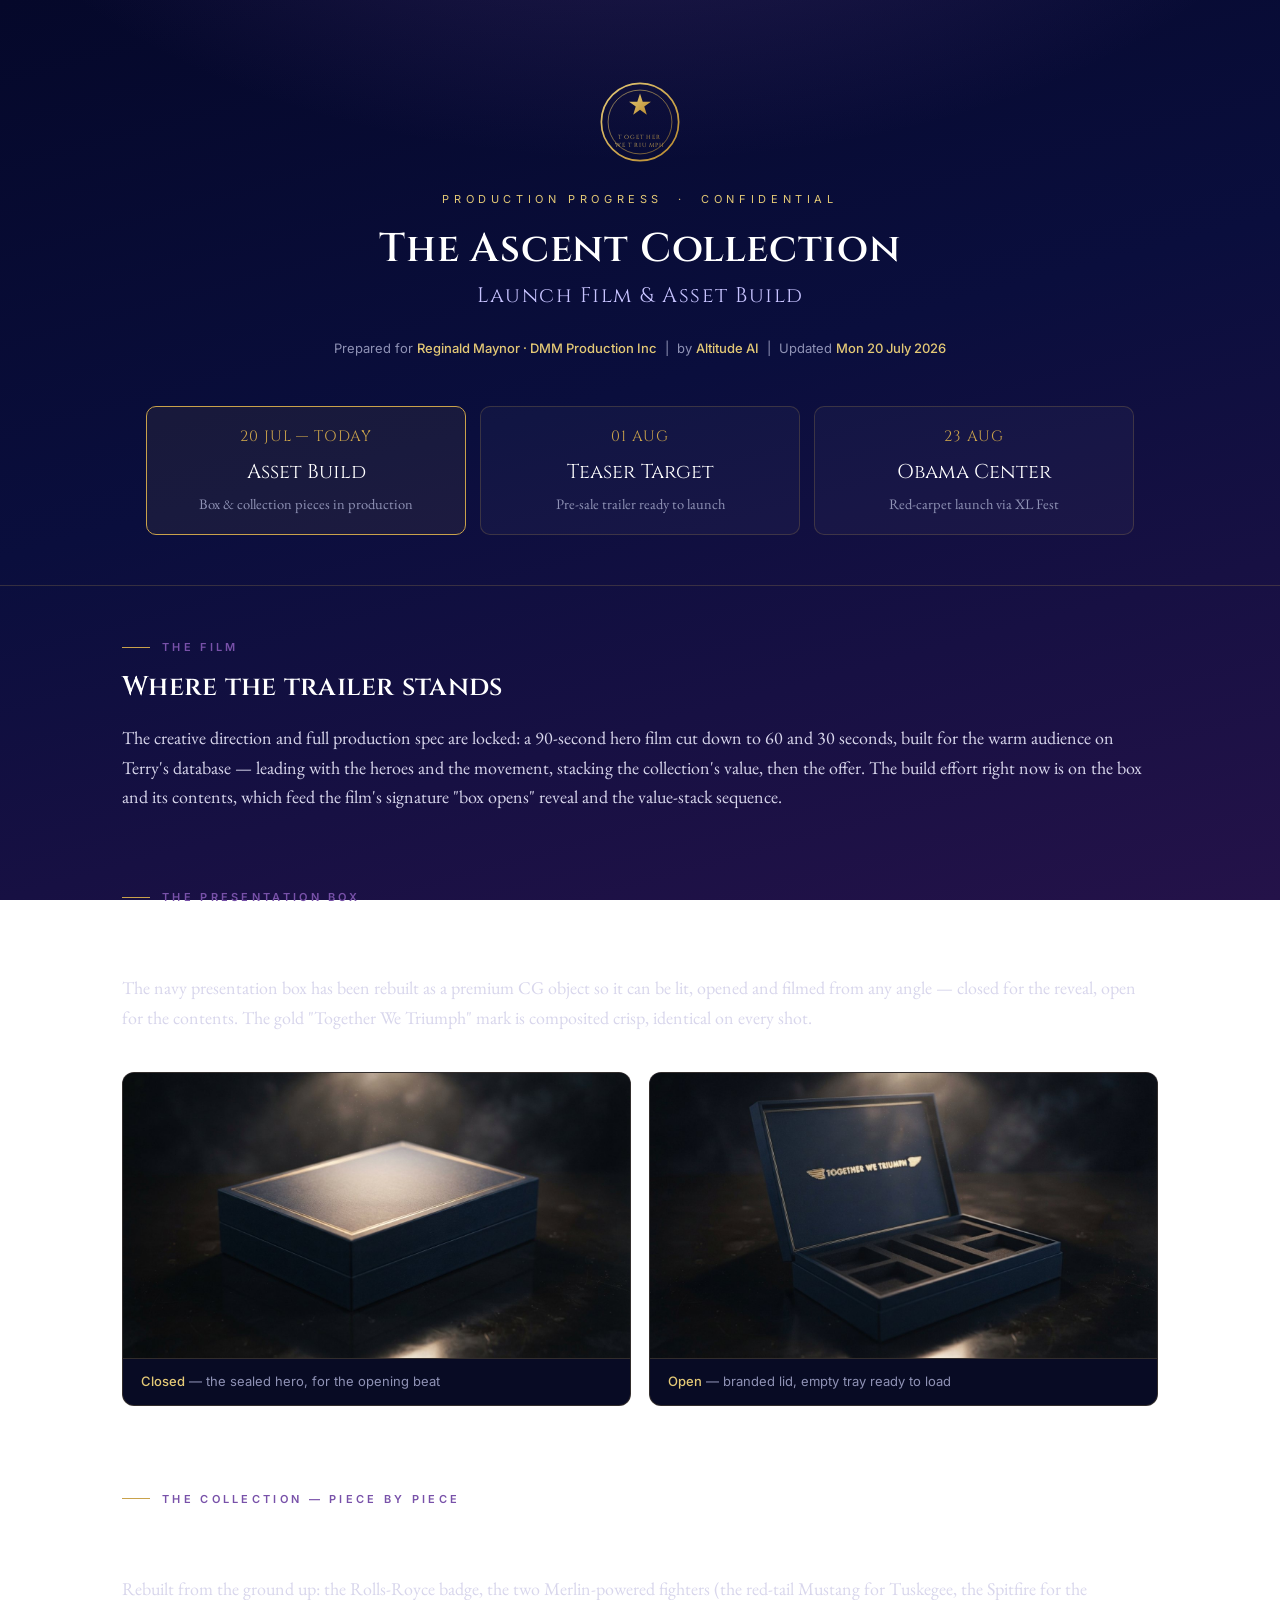
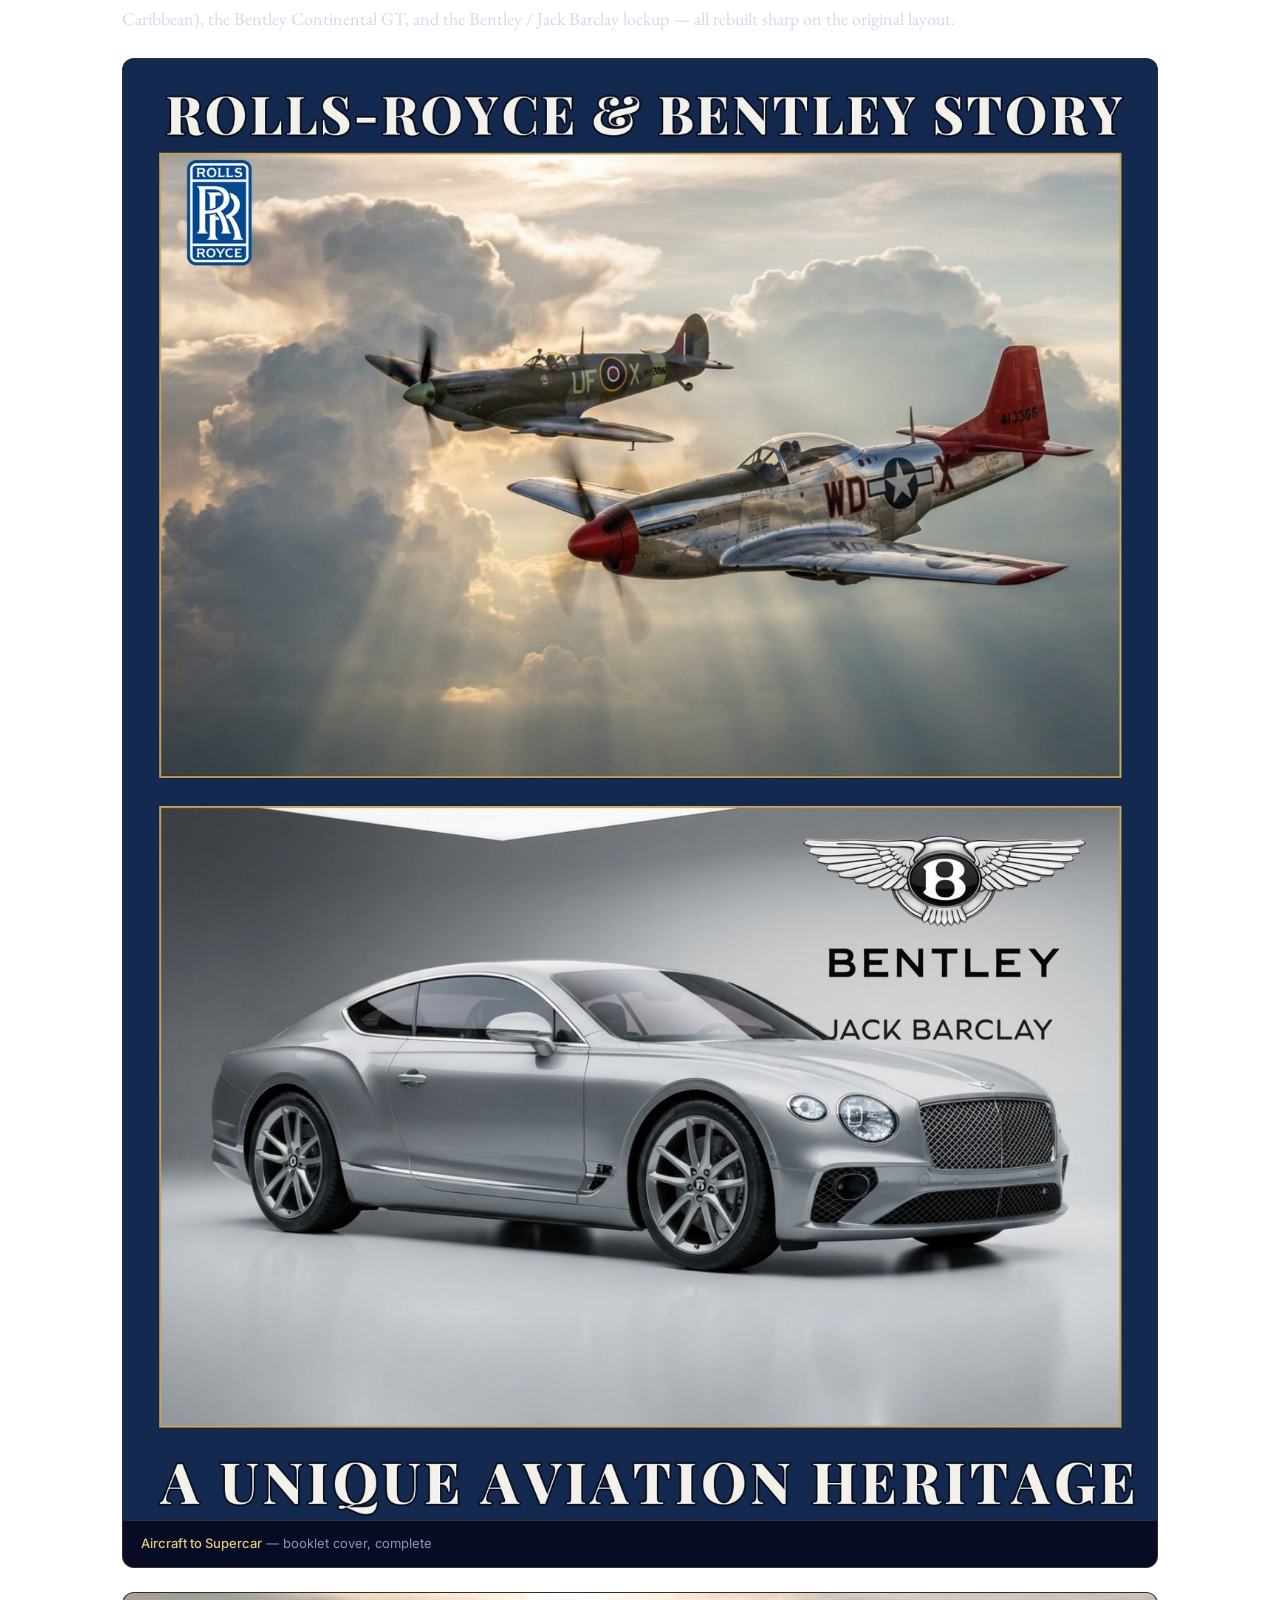
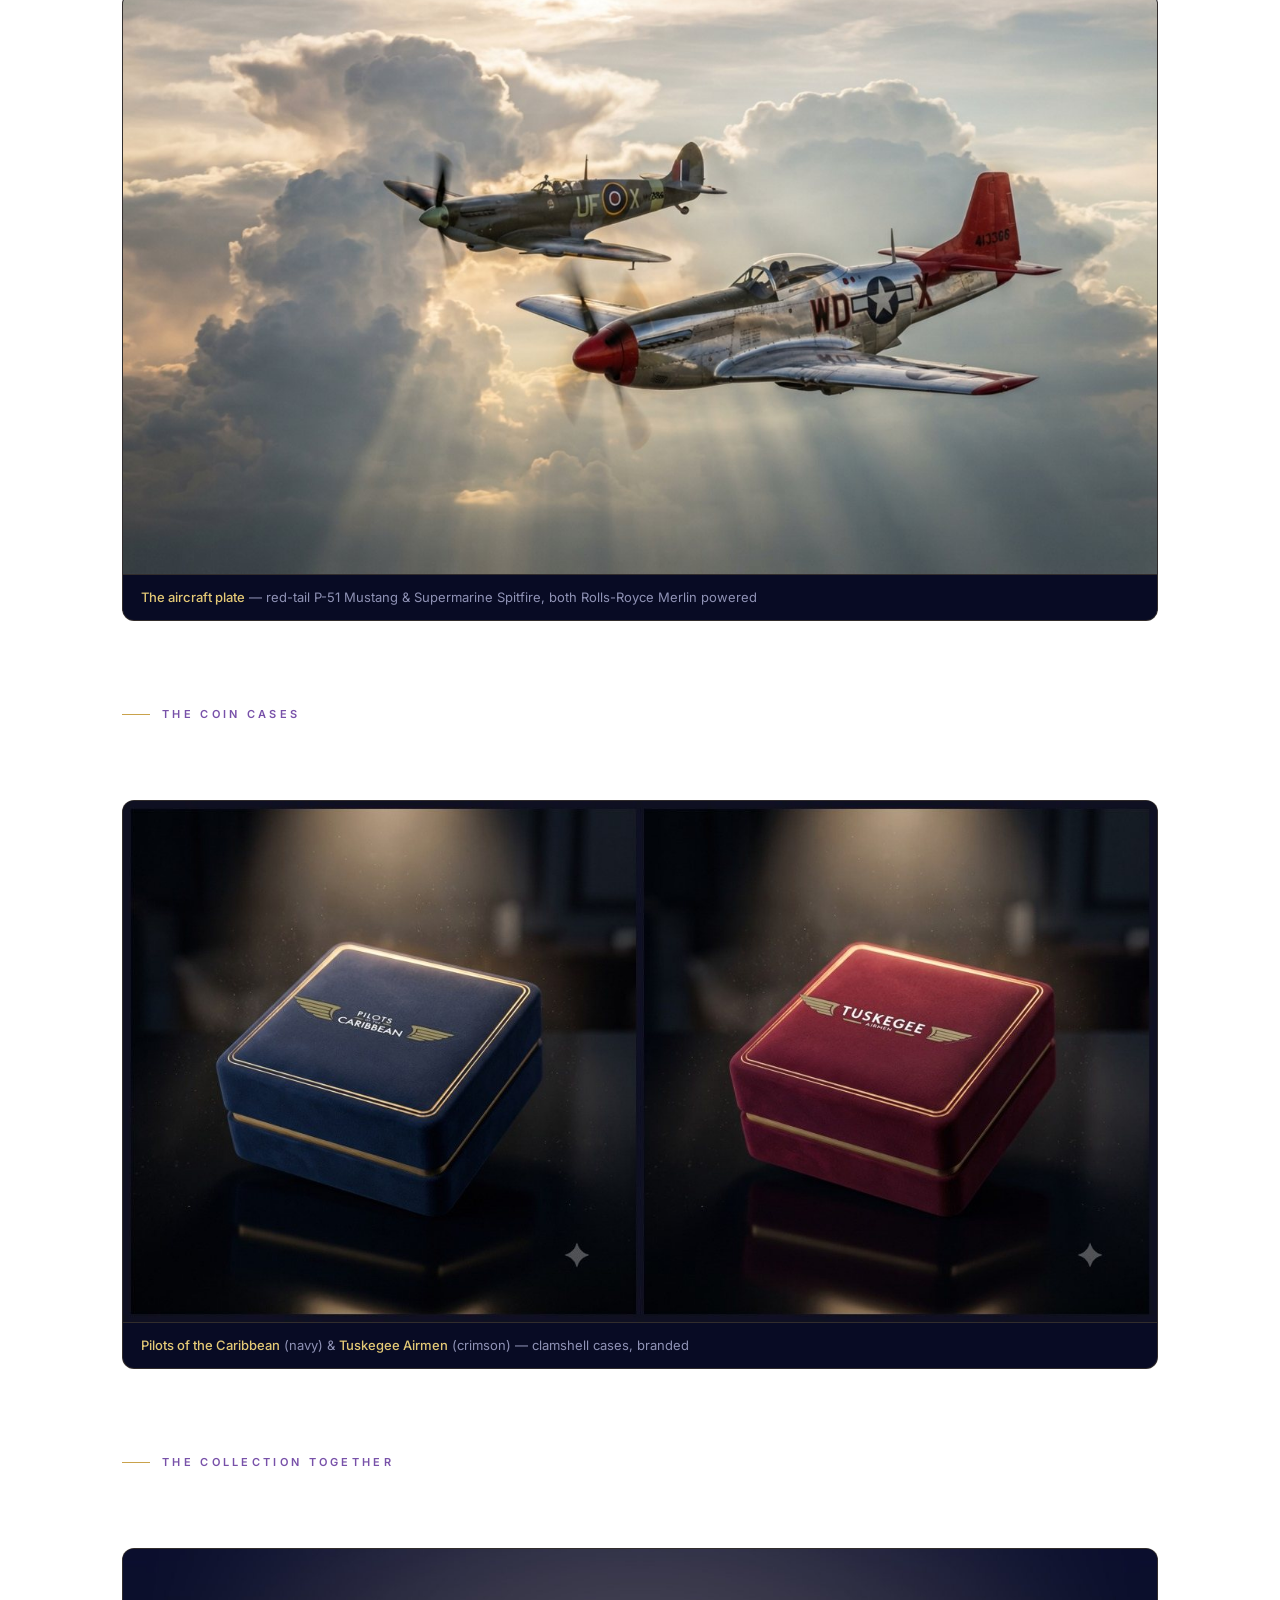
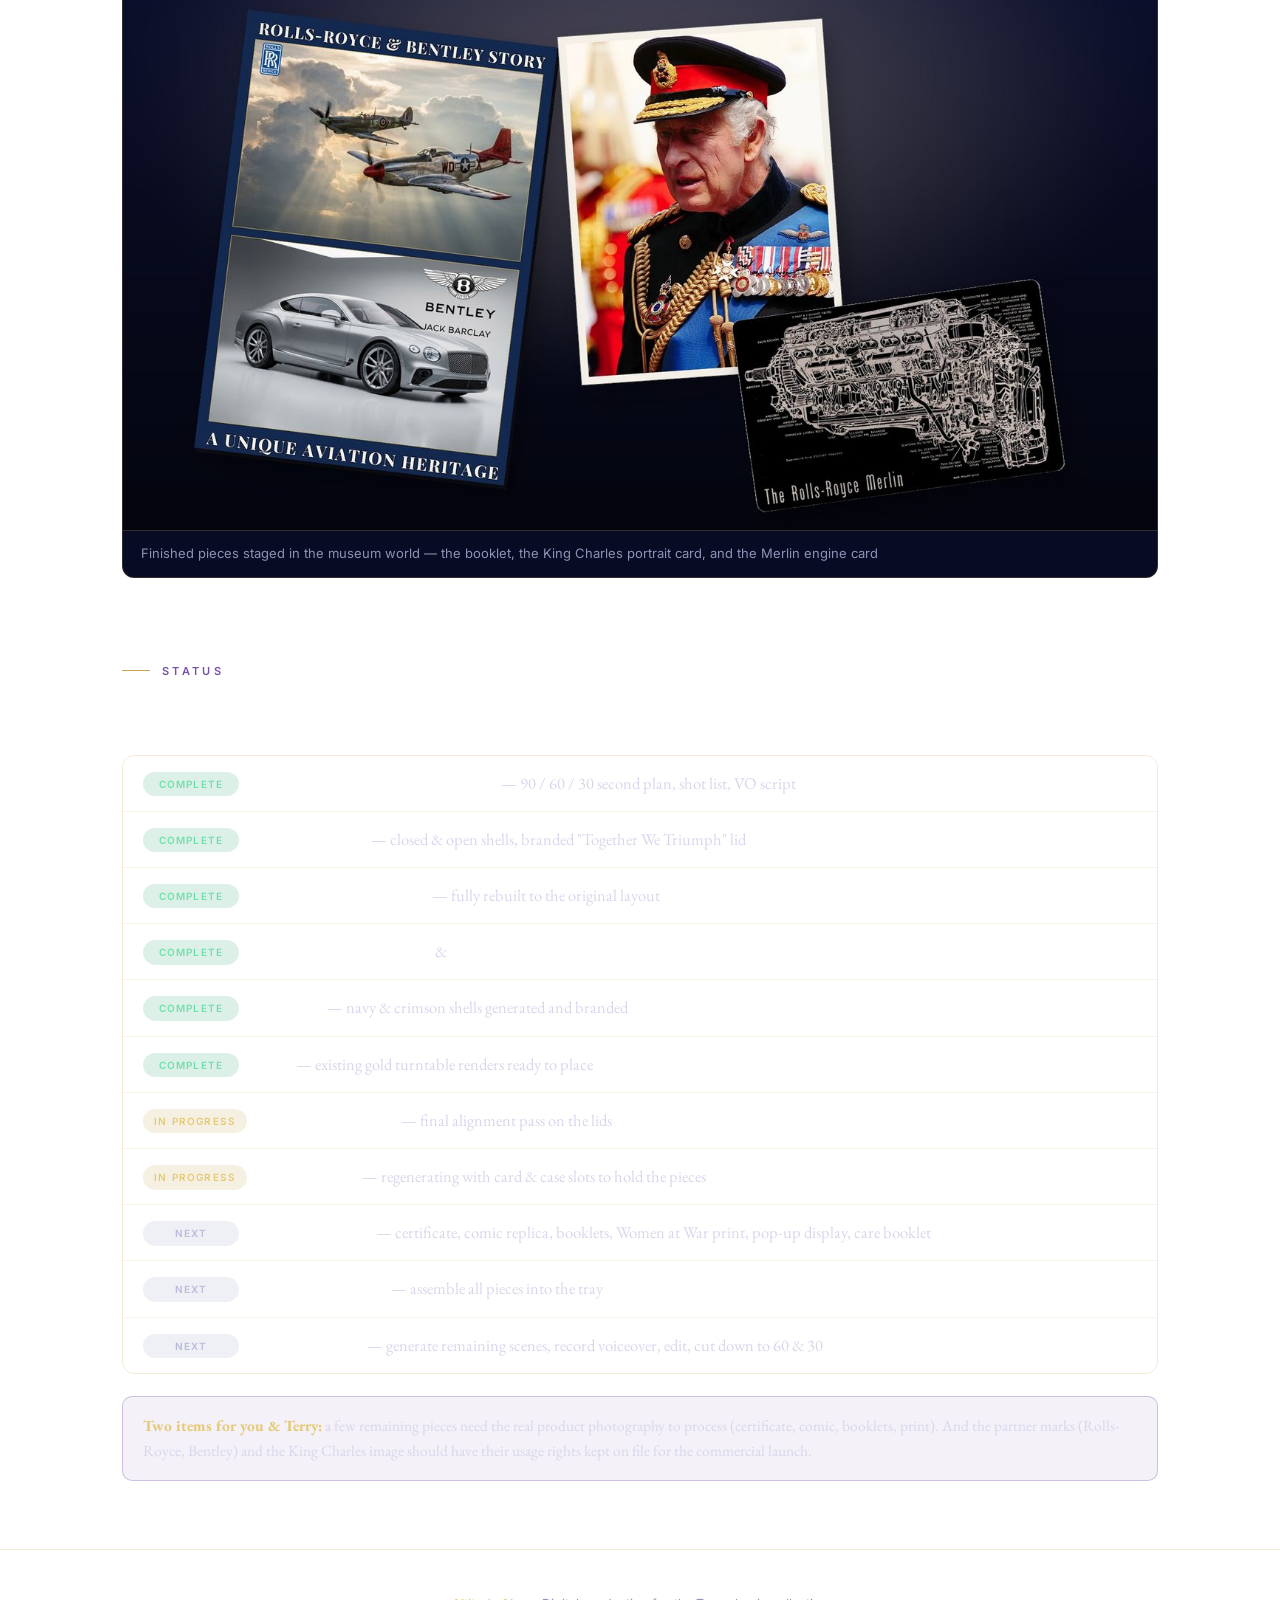
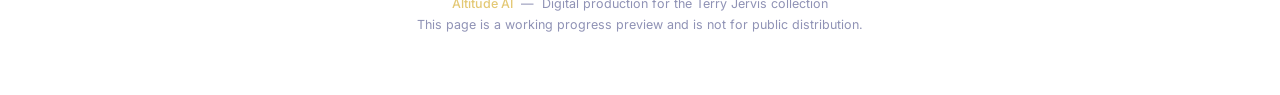
==== index.html @ 15dd95d7 "Ascent Collection progress site" ====
<!DOCTYPE html>
<html lang="en-GB">
<head>
<meta charset="UTF-8">
<meta name="viewport" content="width=device-width, initial-scale=1.0">
<meta name="robots" content="noindex, nofollow">
<title>The Ascent Collection — Production Progress</title>
<link rel="preconnect" href="https://fonts.googleapis.com">
<link rel="preconnect" href="https://fonts.gstatic.com" crossorigin>
<link href="https://fonts.googleapis.com/css2?family=Cinzel:wght@400;500;600;700&family=EB+Garamond:ital,wght@0,400;0,500;0,600;1,400&family=Inter:wght@400;500;600&display=swap" rel="stylesheet">
<style>
  :root{
    --royal:#02066F; --purple:#7851A9; --ink:#0a0e3d;
    --gold:#C9A24B; --gold-lt:#E4C976; --paper:#0c1030;
    --line:rgba(201,162,75,.22); --body:#d8d6ec; --muted:#8f92b5;
  }
  *{box-sizing:border-box;}
  body{margin:0;font-family:"EB Garamond",Georgia,serif;font-size:18px;line-height:1.65;color:var(--body);
    background:radial-gradient(1200px 700px at 50% -260px,rgba(120,81,169,.35),transparent 60%),
      linear-gradient(165deg,#05082a 0%,#0a0e3d 45%,#241249 100%);
    background-attachment:fixed;}
  .wrap{max-width:1080px;margin:0 auto;padding:0 22px;}

  /* hero */
  header.hero{text-align:center;padding:80px 22px 40px;border-bottom:1px solid var(--line);}
  .seal{width:84px;height:84px;margin:0 auto 26px;display:block;}
  .eyebrow{font-family:"Inter",sans-serif;font-size:11px;letter-spacing:.42em;text-transform:uppercase;color:var(--gold-lt);margin:0 0 18px;}
  h1{font-family:"Cinzel",serif;font-weight:600;font-size:40px;line-height:1.15;margin:0;letter-spacing:.02em;color:#fff;}
  h1 .sub{display:block;font-weight:400;font-size:21px;color:#c7c3ff;margin-top:12px;letter-spacing:.08em;}
  .meta{margin-top:30px;font-family:"Inter",sans-serif;font-size:13px;color:var(--muted);}
  .meta b{color:var(--gold-lt);font-weight:500;}

  /* timeline */
  .timeline{display:flex;gap:14px;justify-content:center;flex-wrap:wrap;margin:46px 0 10px;}
  .tl{flex:1;min-width:210px;max-width:320px;background:rgba(255,255,255,.03);border:1px solid var(--line);
    border-radius:10px;padding:18px 20px;text-align:center;}
  .tl .d{font-family:"Cinzel",serif;color:var(--gold);font-size:15px;letter-spacing:.06em;}
  .tl .t{font-family:"Cinzel",serif;font-size:20px;color:#fff;margin:6px 0 4px;}
  .tl .n{font-size:14.5px;color:var(--muted);}
  .tl.now{border-color:var(--gold);background:rgba(201,162,75,.08);}

  section{padding:52px 0 8px;}
  .kicker{font-family:"Inter",sans-serif;font-size:11px;letter-spacing:.3em;text-transform:uppercase;color:var(--purple);font-weight:600;
    display:flex;align-items:center;gap:12px;margin:0 0 8px;}
  .kicker::before{content:"";width:28px;height:1px;background:var(--gold);}
  h2{font-family:"Cinzel",serif;font-weight:600;font-size:27px;color:#fff;margin:0 0 14px;letter-spacing:.01em;}
  p{margin:0 0 16px;}
  .muted{color:var(--muted);}

  /* figures */
  figure{margin:24px 0;border:1px solid var(--line);border-radius:12px;overflow:hidden;background:#080b24;}
  figure img{display:block;width:100%;height:auto;}
  figcaption{font-family:"Inter",sans-serif;font-size:13px;color:var(--muted);padding:12px 18px;border-top:1px solid var(--line);}
  figcaption b{color:var(--gold-lt);font-weight:500;}
  .two{display:grid;grid-template-columns:1fr 1fr;gap:18px;}
  @media(max-width:720px){.two{grid-template-columns:1fr;}}

  /* status */
  .status{margin:22px 0;border:1px solid var(--line);border-radius:12px;overflow:hidden;}
  .status .row{display:flex;align-items:flex-start;gap:14px;padding:14px 20px;border-bottom:1px solid rgba(201,162,75,.12);font-size:16.5px;}
  .status .row:last-child{border-bottom:none;}
  .badge{flex:none;font-family:"Inter",sans-serif;font-size:10px;letter-spacing:.12em;text-transform:uppercase;font-weight:600;
    padding:4px 11px;border-radius:20px;margin-top:2px;min-width:96px;text-align:center;}
  .done{background:rgba(46,160,110,.16);color:#6fe0ad;}
  .prog{background:rgba(201,162,75,.16);color:var(--gold-lt);}
  .todo{background:rgba(140,146,181,.14);color:#b8bbdc;}
  .status .row b{color:#fff;font-weight:600;}

  .note{background:rgba(120,81,169,.08);border:1px solid rgba(120,81,169,.3);border-radius:10px;padding:16px 20px;margin:20px 0;font-size:15.5px;}
  .note b{color:var(--gold-lt);}

  footer{text-align:center;padding:44px 22px 60px;margin-top:40px;border-top:1px solid var(--line);
    font-family:"Inter",sans-serif;font-size:12.5px;color:var(--muted);}
  footer b{color:var(--gold-lt);font-weight:500;}
</style>
</head>
<body>

<header class="hero">
  <svg class="seal" viewBox="0 0 100 100" aria-hidden="true">
    <defs><linearGradient id="g" x1="0" y1="0" x2="1" y2="1"><stop offset="0" stop-color="#E4C976"/><stop offset="1" stop-color="#B98A2E"/></linearGradient></defs>
    <circle cx="50" cy="50" r="46" fill="none" stroke="url(#g)" stroke-width="2"/>
    <circle cx="50" cy="50" r="38" fill="none" stroke="url(#g)" stroke-width="1" opacity=".7"/>
    <path d="M50 16l3.2 9.8H63l-7.9 5.8 3 9.8L50 35.4l-8.1 6 3-9.8-7.9-5.8h9.8z" fill="url(#g)"/>
    <text x="50" y="70" text-anchor="middle" fill="url(#g)" font-family="Cinzel,serif" font-size="7" letter-spacing="1.5">TOGETHER</text>
    <text x="50" y="80" text-anchor="middle" fill="url(#g)" font-family="Cinzel,serif" font-size="7" letter-spacing="1.5">WE TRIUMPH</text>
  </svg>
  <p class="eyebrow">Production Progress &nbsp;·&nbsp; Confidential</p>
  <h1>The Ascent Collection<span class="sub">Launch Film &amp; Asset Build</span></h1>
  <div class="meta">Prepared for <b>Reginald Maynor · DMM Production Inc</b> &nbsp;|&nbsp; by <b>Altitude AI</b> &nbsp;|&nbsp; Updated <b>Mon 20 July 2026</b></div>

  <div class="wrap">
    <div class="timeline">
      <div class="tl now"><div class="d">20 JUL — TODAY</div><div class="t">Asset Build</div><div class="n">Box &amp; collection pieces in production</div></div>
      <div class="tl"><div class="d">01 AUG</div><div class="t">Teaser Target</div><div class="n">Pre-sale trailer ready to launch</div></div>
      <div class="tl"><div class="d">23 AUG</div><div class="t">Obama Center</div><div class="n">Red-carpet launch via XL Fest</div></div>
    </div>
  </div>
</header>

<div class="wrap">

  <section>
    <p class="kicker">The Film</p>
    <h2>Where the trailer stands</h2>
    <p>The creative direction and full production spec are locked: a 90-second hero film cut down to 60 and 30 seconds, built for the warm audience on Terry's database — leading with the heroes and the movement, stacking the collection's value, then the offer. The build effort right now is on the box and its contents, which feed the film's signature "box opens" reveal and the value-stack sequence.</p>
  </section>

  <section>
    <p class="kicker">The Presentation Box</p>
    <h2>Rebuilt as a clean digital hero</h2>
    <p>The navy presentation box has been rebuilt as a premium CG object so it can be lit, opened and filmed from any angle — closed for the reveal, open for the contents. The gold "Together We Triumph" mark is composited crisp, identical on every shot.</p>
    <div class="two">
      <figure><img src="assets/box-closed.jpg" alt="Closed presentation box"><figcaption><b>Closed</b> — the sealed hero, for the opening beat</figcaption></figure>
      <figure><img src="assets/box-open.jpg" alt="Open presentation box with branded lid"><figcaption><b>Open</b> — branded lid, empty tray ready to load</figcaption></figure>
    </div>
  </section>

  <section>
    <p class="kicker">The Collection — Piece by Piece</p>
    <h2>The Aircraft &amp; Supercar cover</h2>
    <p>Rebuilt from the ground up: the Rolls-Royce badge, the two Merlin-powered fighters (the red-tail Mustang for Tuskegee, the Spitfire for the Caribbean), the Bentley Continental GT, and the Bentley / Jack Barclay lockup — all rebuilt sharp on the original layout.</p>
    <figure><img src="assets/cover.jpg" alt="Aircraft to Supercar booklet cover"><figcaption><b>Aircraft to Supercar</b> — booklet cover, complete</figcaption></figure>
    <figure><img src="assets/aircraft.jpg" alt="Two WWII fighter aircraft"><figcaption><b>The aircraft plate</b> — red-tail P-51 Mustang &amp; Supermarine Spitfire, both Rolls-Royce Merlin powered</figcaption></figure>
  </section>

  <section>
    <p class="kicker">The Coin Cases</p>
    <h2>Matched navy &amp; crimson pair</h2>
    <figure><img src="assets/cases.jpg" alt="Blue and red branded coin cases"><figcaption><b>Pilots of the Caribbean</b> (navy) &amp; <b>Tuskegee Airmen</b> (crimson) — clamshell cases, branded</figcaption></figure>
  </section>

  <section>
    <p class="kicker">The Collection Together</p>
    <h2>The museum taking shape</h2>
    <figure><img src="assets/collection.jpg" alt="Collection pieces arranged"><figcaption>Finished pieces staged in the museum world — the booklet, the King Charles portrait card, and the Merlin engine card</figcaption></figure>
  </section>

  <section>
    <p class="kicker">Status</p>
    <h2>What's done, in progress, and next</h2>
    <div class="status">
      <div class="row"><span class="badge done">Complete</span><div><b>Film concept &amp; full production spec</b> — 90 / 60 / 30 second plan, shot list, VO script</div></div>
      <div class="row"><span class="badge done">Complete</span><div><b>Presentation box</b> — closed &amp; open shells, branded "Together We Triumph" lid</div></div>
      <div class="row"><span class="badge done">Complete</span><div><b>Aircraft to Supercar cover</b> — fully rebuilt to the original layout</div></div>
      <div class="row"><span class="badge done">Complete</span><div><b>King Charles portrait card</b> &amp; <b>Merlin engine card</b></div></div>
      <div class="row"><span class="badge done">Complete</span><div><b>Coin cases</b> — navy &amp; crimson shells generated and branded</div></div>
      <div class="row"><span class="badge done">Complete</span><div><b>Coins</b> — existing gold turntable renders ready to place</div></div>
      <div class="row"><span class="badge prog">In progress</span><div><b>Case logo placement</b> — final alignment pass on the lids</div></div>
      <div class="row"><span class="badge prog">In progress</span><div><b>Open box tray</b> — regenerating with card &amp; case slots to hold the pieces</div></div>
      <div class="row"><span class="badge todo">Next</span><div><b>Remaining pieces</b> — certificate, comic replica, booklets, Women at War print, pop-up display, care booklet</div></div>
      <div class="row"><span class="badge todo">Next</span><div><b>Loaded box interior</b> — assemble all pieces into the tray</div></div>
      <div class="row"><span class="badge todo">Next</span><div><b>Film production</b> — generate remaining scenes, record voiceover, edit, cut down to 60 &amp; 30</div></div>
    </div>

    <div class="note">
      <b>Two items for you &amp; Terry:</b> a few remaining pieces need the real product photography to process (certificate, comic, booklets, print). And the partner marks (Rolls-Royce, Bentley) and the King Charles image should have their usage rights kept on file for the commercial launch.
    </div>
  </section>

</div>

<footer>
  <b>Altitude AI</b> &nbsp;—&nbsp; Digital production for the Terry Jervis collection<br>
  This page is a working progress preview and is not for public distribution.
</footer>

</body>
</html>
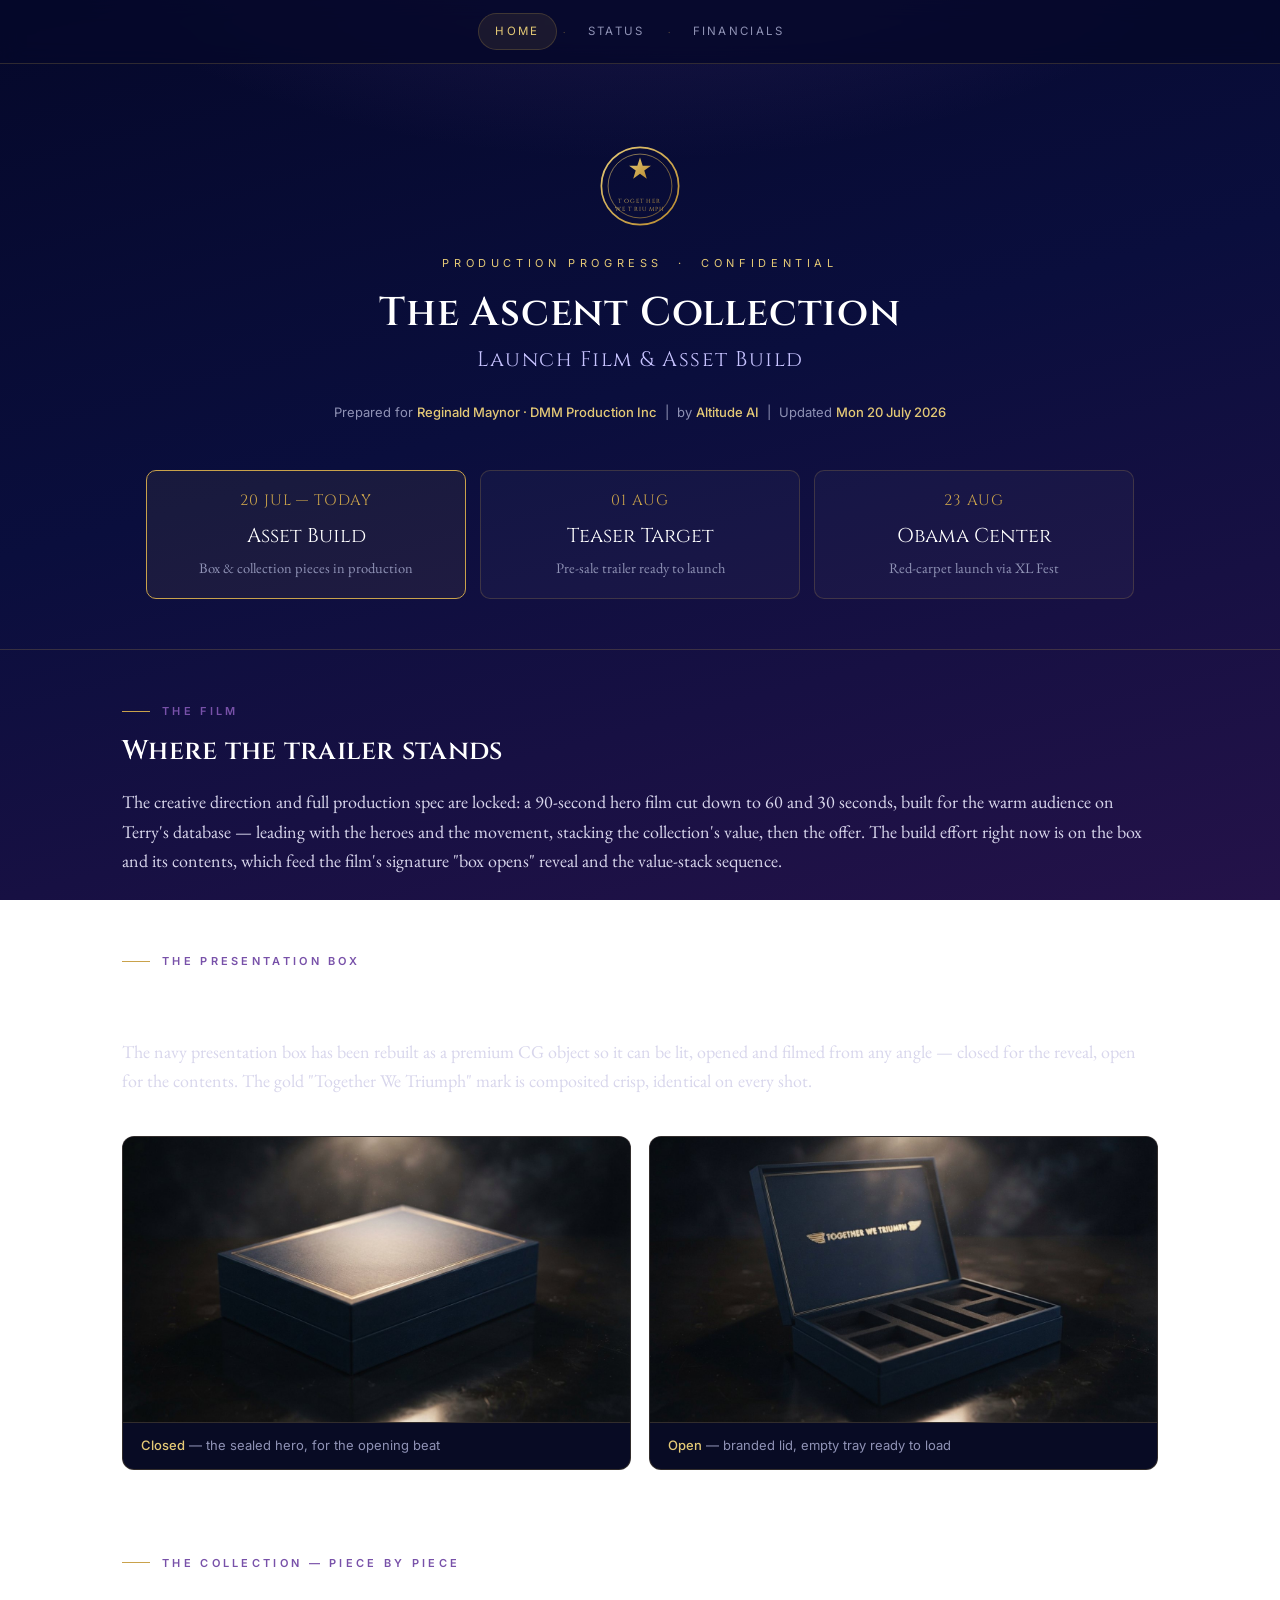
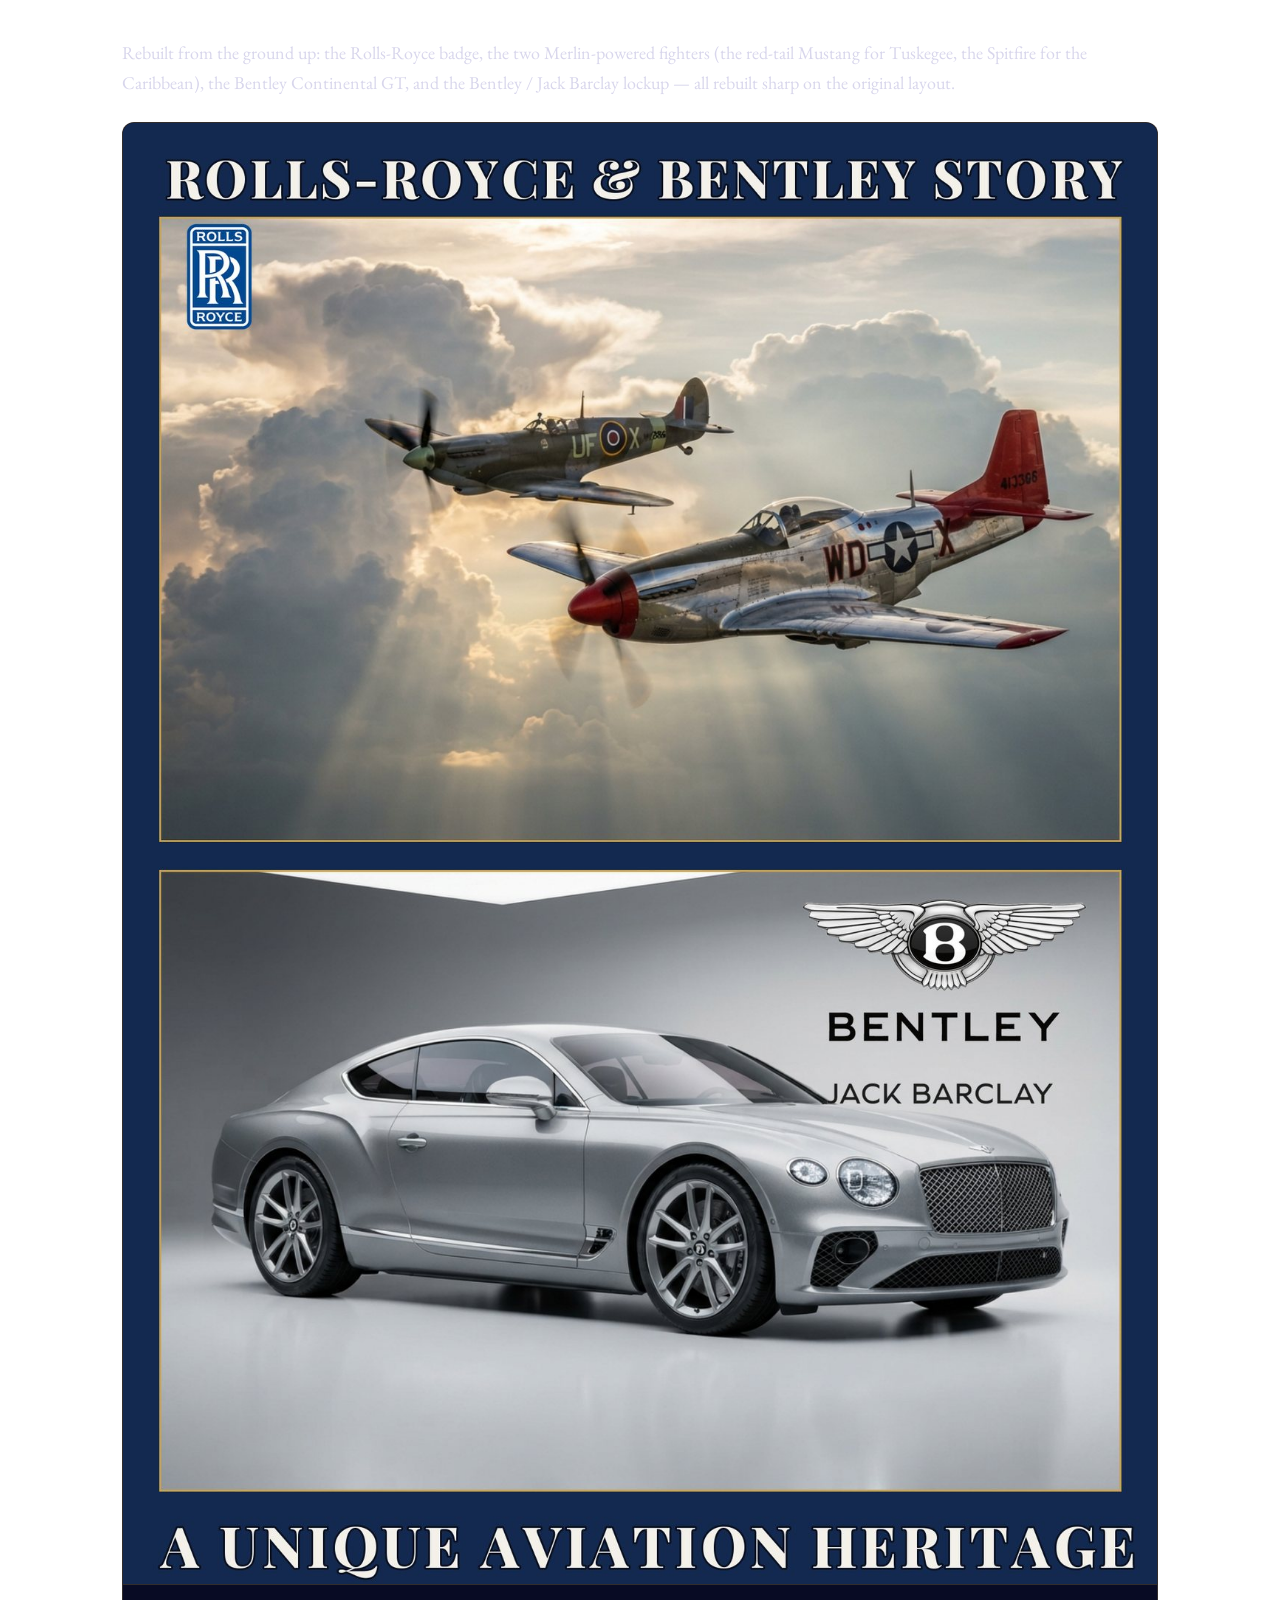
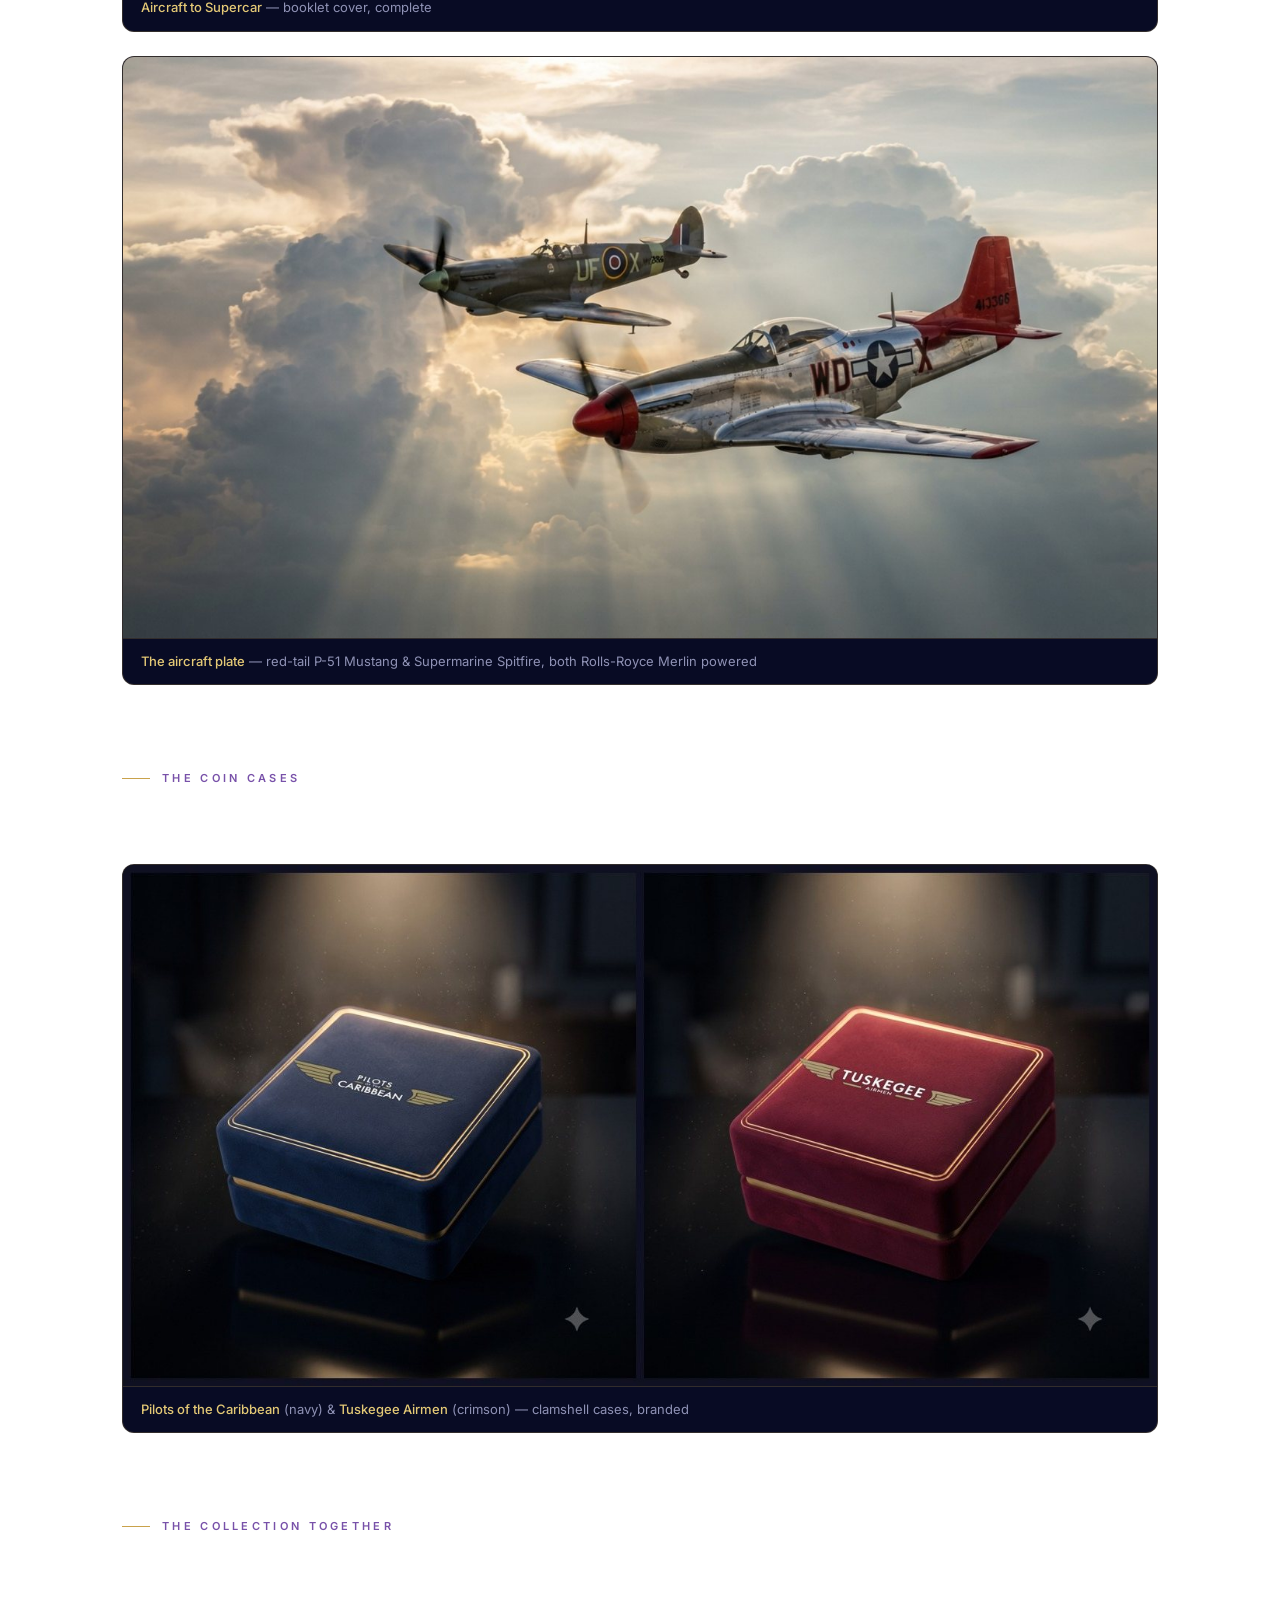
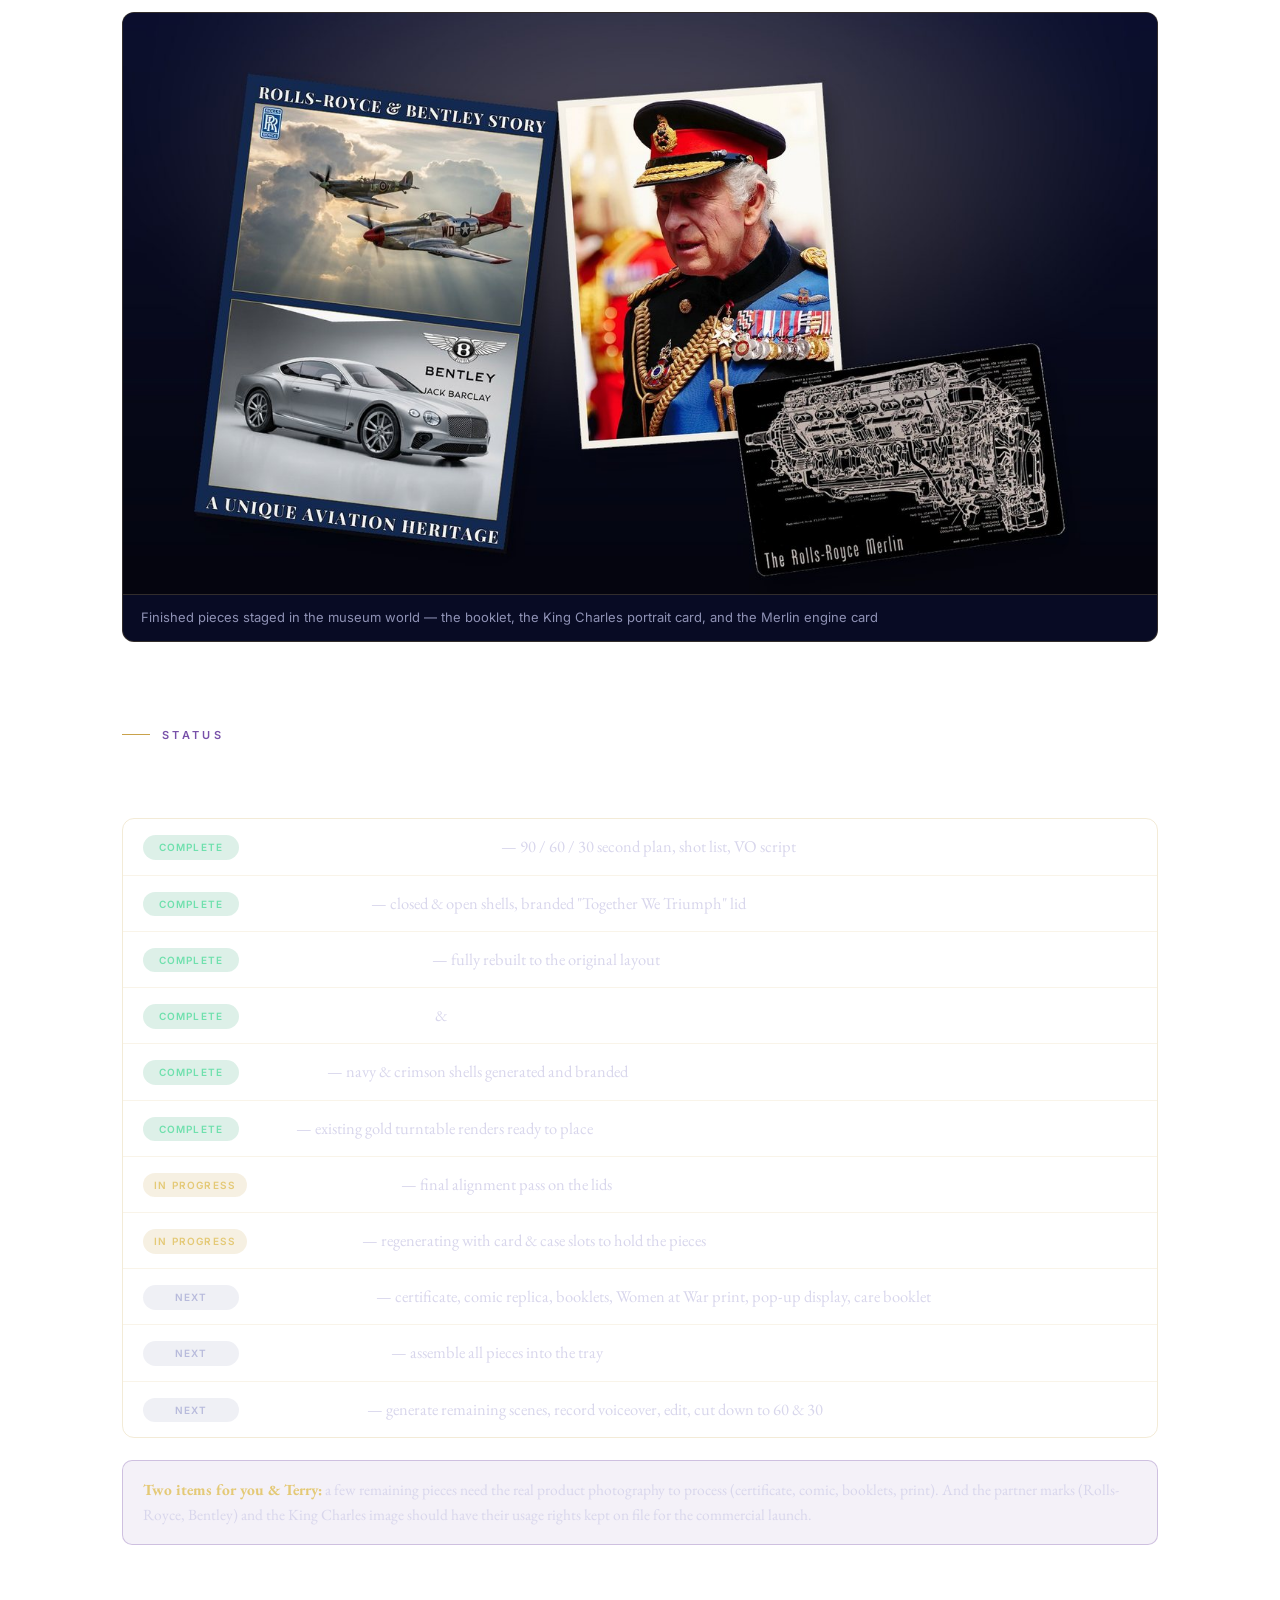
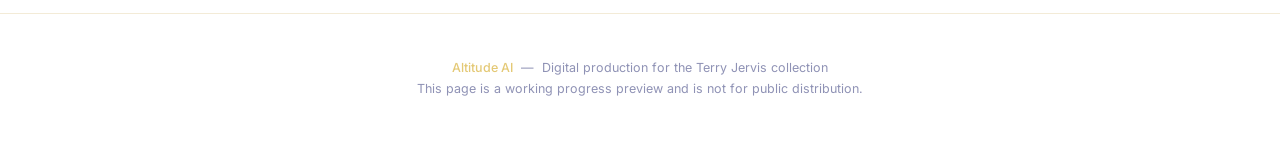
==== commit 71a9609c: "Add Status and Financials pages with shared nav" ====
--- a/index.html
+++ b/index.html
@@ -20,6 +20,17 @@
       linear-gradient(165deg,#05082a 0%,#0a0e3d 45%,#241249 100%);
     background-attachment:fixed;}
   .wrap{max-width:1080px;margin:0 auto;padding:0 22px;}
+
+  /* nav */
+  nav.sitenav{position:sticky;top:0;z-index:30;backdrop-filter:blur(10px);-webkit-backdrop-filter:blur(10px);
+    background:rgba(5,8,42,.82);border-bottom:1px solid var(--line);}
+  nav.sitenav .in{max-width:1080px;margin:0 auto;padding:13px 22px;display:flex;align-items:center;justify-content:center;gap:6px;}
+  nav.sitenav a{font-family:"Inter",sans-serif;font-size:11.5px;letter-spacing:.2em;text-transform:uppercase;
+    color:var(--muted);text-decoration:none;padding:8px 16px;border-radius:22px;border:1px solid transparent;
+    transition:color .2s,background .2s,border-color .2s;}
+  nav.sitenav a:hover{color:var(--gold-lt);}
+  nav.sitenav a.active{color:var(--gold-lt);background:rgba(201,162,75,.10);border-color:var(--line);}
+  nav.sitenav .dot{color:rgba(201,162,75,.4);font-size:12px;}
 
   /* hero */
   header.hero{text-align:center;padding:80px 22px 40px;border-bottom:1px solid var(--line);}
@@ -75,6 +86,14 @@
 </style>
 </head>
 <body>
+
+<nav class="sitenav">
+  <div class="in">
+    <a href="index.html" class="active">Home</a><span class="dot">·</span>
+    <a href="status.html">Status</a><span class="dot">·</span>
+    <a href="financials.html">Financials</a>
+  </div>
+</nav>
 
 <header class="hero">
   <svg class="seal" viewBox="0 0 100 100" aria-hidden="true">
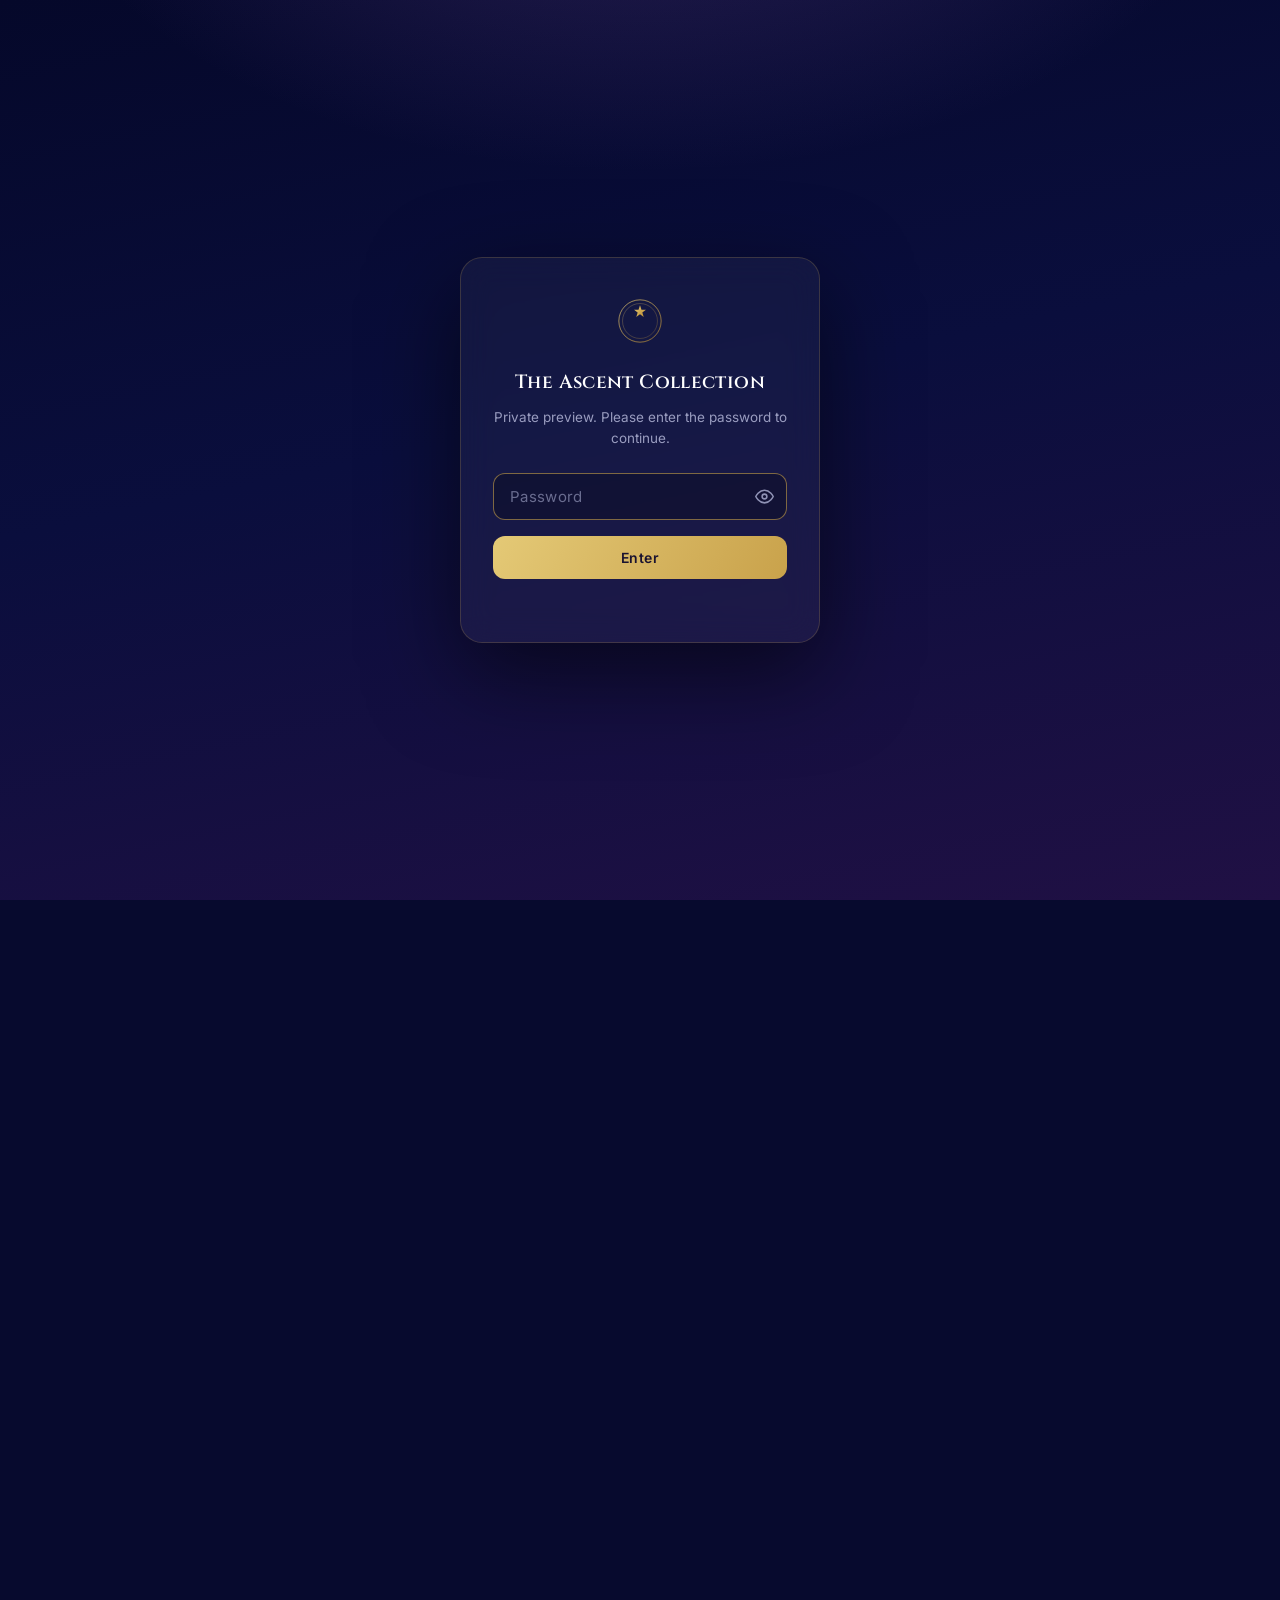
==== commit 6e22488a: "Rewrite copy in plain language, add password gate, Apple-style refinement - Plain, warm, honest copy" ====
--- a/index.html
+++ b/index.html
@@ -4,86 +4,14 @@
 <meta charset="UTF-8">
 <meta name="viewport" content="width=device-width, initial-scale=1.0">
 <meta name="robots" content="noindex, nofollow">
-<title>The Ascent Collection — Production Progress</title>
+<title>The Ascent Collection — Progress</title>
 <link rel="preconnect" href="https://fonts.googleapis.com">
 <link rel="preconnect" href="https://fonts.gstatic.com" crossorigin>
 <link href="https://fonts.googleapis.com/css2?family=Cinzel:wght@400;500;600;700&family=EB+Garamond:ital,wght@0,400;0,500;0,600;1,400&family=Inter:wght@400;500;600&display=swap" rel="stylesheet">
-<style>
-  :root{
-    --royal:#02066F; --purple:#7851A9; --ink:#0a0e3d;
-    --gold:#C9A24B; --gold-lt:#E4C976; --paper:#0c1030;
-    --line:rgba(201,162,75,.22); --body:#d8d6ec; --muted:#8f92b5;
-  }
-  *{box-sizing:border-box;}
-  body{margin:0;font-family:"EB Garamond",Georgia,serif;font-size:18px;line-height:1.65;color:var(--body);
-    background:radial-gradient(1200px 700px at 50% -260px,rgba(120,81,169,.35),transparent 60%),
-      linear-gradient(165deg,#05082a 0%,#0a0e3d 45%,#241249 100%);
-    background-attachment:fixed;}
-  .wrap{max-width:1080px;margin:0 auto;padding:0 22px;}
-
-  /* nav */
-  nav.sitenav{position:sticky;top:0;z-index:30;backdrop-filter:blur(10px);-webkit-backdrop-filter:blur(10px);
-    background:rgba(5,8,42,.82);border-bottom:1px solid var(--line);}
-  nav.sitenav .in{max-width:1080px;margin:0 auto;padding:13px 22px;display:flex;align-items:center;justify-content:center;gap:6px;}
-  nav.sitenav a{font-family:"Inter",sans-serif;font-size:11.5px;letter-spacing:.2em;text-transform:uppercase;
-    color:var(--muted);text-decoration:none;padding:8px 16px;border-radius:22px;border:1px solid transparent;
-    transition:color .2s,background .2s,border-color .2s;}
-  nav.sitenav a:hover{color:var(--gold-lt);}
-  nav.sitenav a.active{color:var(--gold-lt);background:rgba(201,162,75,.10);border-color:var(--line);}
-  nav.sitenav .dot{color:rgba(201,162,75,.4);font-size:12px;}
-
-  /* hero */
-  header.hero{text-align:center;padding:80px 22px 40px;border-bottom:1px solid var(--line);}
-  .seal{width:84px;height:84px;margin:0 auto 26px;display:block;}
-  .eyebrow{font-family:"Inter",sans-serif;font-size:11px;letter-spacing:.42em;text-transform:uppercase;color:var(--gold-lt);margin:0 0 18px;}
-  h1{font-family:"Cinzel",serif;font-weight:600;font-size:40px;line-height:1.15;margin:0;letter-spacing:.02em;color:#fff;}
-  h1 .sub{display:block;font-weight:400;font-size:21px;color:#c7c3ff;margin-top:12px;letter-spacing:.08em;}
-  .meta{margin-top:30px;font-family:"Inter",sans-serif;font-size:13px;color:var(--muted);}
-  .meta b{color:var(--gold-lt);font-weight:500;}
-
-  /* timeline */
-  .timeline{display:flex;gap:14px;justify-content:center;flex-wrap:wrap;margin:46px 0 10px;}
-  .tl{flex:1;min-width:210px;max-width:320px;background:rgba(255,255,255,.03);border:1px solid var(--line);
-    border-radius:10px;padding:18px 20px;text-align:center;}
-  .tl .d{font-family:"Cinzel",serif;color:var(--gold);font-size:15px;letter-spacing:.06em;}
-  .tl .t{font-family:"Cinzel",serif;font-size:20px;color:#fff;margin:6px 0 4px;}
-  .tl .n{font-size:14.5px;color:var(--muted);}
-  .tl.now{border-color:var(--gold);background:rgba(201,162,75,.08);}
-
-  section{padding:52px 0 8px;}
-  .kicker{font-family:"Inter",sans-serif;font-size:11px;letter-spacing:.3em;text-transform:uppercase;color:var(--purple);font-weight:600;
-    display:flex;align-items:center;gap:12px;margin:0 0 8px;}
-  .kicker::before{content:"";width:28px;height:1px;background:var(--gold);}
-  h2{font-family:"Cinzel",serif;font-weight:600;font-size:27px;color:#fff;margin:0 0 14px;letter-spacing:.01em;}
-  p{margin:0 0 16px;}
-  .muted{color:var(--muted);}
-
-  /* figures */
-  figure{margin:24px 0;border:1px solid var(--line);border-radius:12px;overflow:hidden;background:#080b24;}
-  figure img{display:block;width:100%;height:auto;}
-  figcaption{font-family:"Inter",sans-serif;font-size:13px;color:var(--muted);padding:12px 18px;border-top:1px solid var(--line);}
-  figcaption b{color:var(--gold-lt);font-weight:500;}
-  .two{display:grid;grid-template-columns:1fr 1fr;gap:18px;}
-  @media(max-width:720px){.two{grid-template-columns:1fr;}}
-
-  /* status */
-  .status{margin:22px 0;border:1px solid var(--line);border-radius:12px;overflow:hidden;}
-  .status .row{display:flex;align-items:flex-start;gap:14px;padding:14px 20px;border-bottom:1px solid rgba(201,162,75,.12);font-size:16.5px;}
-  .status .row:last-child{border-bottom:none;}
-  .badge{flex:none;font-family:"Inter",sans-serif;font-size:10px;letter-spacing:.12em;text-transform:uppercase;font-weight:600;
-    padding:4px 11px;border-radius:20px;margin-top:2px;min-width:96px;text-align:center;}
-  .done{background:rgba(46,160,110,.16);color:#6fe0ad;}
-  .prog{background:rgba(201,162,75,.16);color:var(--gold-lt);}
-  .todo{background:rgba(140,146,181,.14);color:#b8bbdc;}
-  .status .row b{color:#fff;font-weight:600;}
-
-  .note{background:rgba(120,81,169,.08);border:1px solid rgba(120,81,169,.3);border-radius:10px;padding:16px 20px;margin:20px 0;font-size:15.5px;}
-  .note b{color:var(--gold-lt);}
-
-  footer{text-align:center;padding:44px 22px 60px;margin-top:40px;border-top:1px solid var(--line);
-    font-family:"Inter",sans-serif;font-size:12.5px;color:var(--muted);}
-  footer b{color:var(--gold-lt);font-weight:500;}
-</style>
+<link rel="stylesheet" href="site.css">
+<link rel="stylesheet" href="gate.css">
+<script>document.documentElement.classList.add('gated');</script>
+<script src="gate.js"></script>
 </head>
 <body>
 
@@ -92,27 +20,31 @@
     <a href="index.html" class="active">Home</a><span class="dot">·</span>
     <a href="status.html">Status</a><span class="dot">·</span>
     <a href="financials.html">Financials</a>
+    <span class="upd">Updated 21 Jul 2026</span>
   </div>
 </nav>
 
 <header class="hero">
   <svg class="seal" viewBox="0 0 100 100" aria-hidden="true">
     <defs><linearGradient id="g" x1="0" y1="0" x2="1" y2="1"><stop offset="0" stop-color="#E4C976"/><stop offset="1" stop-color="#B98A2E"/></linearGradient></defs>
-    <circle cx="50" cy="50" r="46" fill="none" stroke="url(#g)" stroke-width="2"/>
-    <circle cx="50" cy="50" r="38" fill="none" stroke="url(#g)" stroke-width="1" opacity=".7"/>
+    <circle cx="50" cy="50" r="46" fill="none" stroke="url(#g)" stroke-width="1.5"/>
+    <circle cx="50" cy="50" r="38" fill="none" stroke="url(#g)" stroke-width="1" opacity=".6"/>
     <path d="M50 16l3.2 9.8H63l-7.9 5.8 3 9.8L50 35.4l-8.1 6 3-9.8-7.9-5.8h9.8z" fill="url(#g)"/>
     <text x="50" y="70" text-anchor="middle" fill="url(#g)" font-family="Cinzel,serif" font-size="7" letter-spacing="1.5">TOGETHER</text>
     <text x="50" y="80" text-anchor="middle" fill="url(#g)" font-family="Cinzel,serif" font-size="7" letter-spacing="1.5">WE TRIUMPH</text>
   </svg>
-  <p class="eyebrow">Production Progress &nbsp;·&nbsp; Confidential</p>
-  <h1>The Ascent Collection<span class="sub">Launch Film &amp; Asset Build</span></h1>
-  <div class="meta">Prepared for <b>Reginald Maynor · DMM Production Inc</b> &nbsp;|&nbsp; by <b>Altitude AI</b> &nbsp;|&nbsp; Updated <b>Mon 20 July 2026</b></div>
+  <p class="eyebrow">Private preview</p>
+  <h1>The Ascent Collection<span class="sub">Launch film — progress so far</span></h1>
+  <div class="meta">
+    For <b>Reginald Maynor · DMM Production Inc</b>, on behalf of <b>Terry Jervis</b> · Made by <b>Altitude AI</b><br>
+    Last updated <b>21 July 2026</b>
+  </div>
 
   <div class="wrap">
     <div class="timeline">
-      <div class="tl now"><div class="d">20 JUL — TODAY</div><div class="t">Asset Build</div><div class="n">Box &amp; collection pieces in production</div></div>
-      <div class="tl"><div class="d">01 AUG</div><div class="t">Teaser Target</div><div class="n">Pre-sale trailer ready to launch</div></div>
-      <div class="tl"><div class="d">23 AUG</div><div class="t">Obama Center</div><div class="n">Red-carpet launch via XL Fest</div></div>
+      <div class="tl now"><div class="d">20 Jul — now</div><div class="t">Building the box</div><div class="n">The box and its pieces are in production</div></div>
+      <div class="tl"><div class="d">1 Aug</div><div class="t">Teaser</div><div class="n">Aim to have the trailer ready for the pre-sale</div></div>
+      <div class="tl"><div class="d">23 Aug</div><div class="t">Launch</div><div class="n">Obama Center, Chicago, with XL Fest</div></div>
     </div>
   </div>
 </header>
@@ -120,68 +52,63 @@
 <div class="wrap">
 
   <section>
-    <p class="kicker">The Film</p>
-    <h2>Where the trailer stands</h2>
-    <p>The creative direction and full production spec are locked: a 90-second hero film cut down to 60 and 30 seconds, built for the warm audience on Terry's database — leading with the heroes and the movement, stacking the collection's value, then the offer. The build effort right now is on the box and its contents, which feed the film's signature "box opens" reveal and the value-stack sequence.</p>
+    <p class="kicker">What we're making</p>
+    <h2>A short film to launch the collection</h2>
+    <p>The Ascent Collection is a set of two gold-plated collector coins and a heritage box, honouring the <b>Pilots of the Caribbean</b> and the <b>Tuskegee Airmen</b>. We're making a short film to launch it, so people can see the collection before it goes on sale.</p>
+    <p>This page is a private preview of what we've built so far. We'll keep it up to date as the work moves on.</p>
   </section>
 
   <section>
-    <p class="kicker">The Presentation Box</p>
-    <h2>Rebuilt as a clean digital hero</h2>
-    <p>The navy presentation box has been rebuilt as a premium CG object so it can be lit, opened and filmed from any angle — closed for the reveal, open for the contents. The gold "Together We Triumph" mark is composited crisp, identical on every shot.</p>
+    <p class="kicker">The film</p>
+    <h2>Three lengths, one story</h2>
+    <p>The main film is a 90-second trailer, with shorter 60- and 30-second versions for social media. It opens by showing the box being opened, so most of the work right now is on the box itself and the pieces that go inside it.</p>
+  </section>
+
+  <section>
+    <p class="kicker">The presentation box</p>
+    <h2>Built to film from any angle</h2>
+    <p>We rebuilt the navy box as a 3-D model, so it can be lit and filmed either closed or open. The gold "Together We Triumph" lettering on the lid stays crisp in every shot.</p>
     <div class="two">
-      <figure><img src="assets/box-closed.jpg" alt="Closed presentation box"><figcaption><b>Closed</b> — the sealed hero, for the opening beat</figcaption></figure>
-      <figure><img src="assets/box-open.jpg" alt="Open presentation box with branded lid"><figcaption><b>Open</b> — branded lid, empty tray ready to load</figcaption></figure>
+      <figure><img src="assets/box-closed.jpg" alt="The closed presentation box"><figcaption><b>Closed</b> — for the opening shot</figcaption></figure>
+      <figure><img src="assets/box-open.jpg" alt="The open presentation box showing the branded lid"><figcaption><b>Open</b> — showing the branded lid</figcaption></figure>
     </div>
   </section>
 
   <section>
-    <p class="kicker">The Collection — Piece by Piece</p>
-    <h2>The Aircraft &amp; Supercar cover</h2>
-    <p>Rebuilt from the ground up: the Rolls-Royce badge, the two Merlin-powered fighters (the red-tail Mustang for Tuskegee, the Spitfire for the Caribbean), the Bentley Continental GT, and the Bentley / Jack Barclay lockup — all rebuilt sharp on the original layout.</p>
-    <figure><img src="assets/cover.jpg" alt="Aircraft to Supercar booklet cover"><figcaption><b>Aircraft to Supercar</b> — booklet cover, complete</figcaption></figure>
-    <figure><img src="assets/aircraft.jpg" alt="Two WWII fighter aircraft"><figcaption><b>The aircraft plate</b> — red-tail P-51 Mustang &amp; Supermarine Spitfire, both Rolls-Royce Merlin powered</figcaption></figure>
+    <p class="kicker">The booklet cover</p>
+    <h2>Aircraft to Supercar</h2>
+    <p>The cover of the booklet, rebuilt piece by piece: the Rolls-Royce badge, a red-tailed P-51 Mustang and a Spitfire, the Bentley Continental GT, and the Bentley / Jack Barclay lettering.</p>
+    <figure><img src="assets/cover.jpg" alt="The Aircraft to Supercar booklet cover"><figcaption><b>The finished booklet cover</b></figcaption></figure>
+    <figure><img src="assets/aircraft.jpg" alt="A P-51 Mustang and a Spitfire"><figcaption>The two aircraft on the cover — a red-tailed <b>P-51 Mustang</b> and a <b>Supermarine Spitfire</b>. Both were powered by the Rolls-Royce Merlin engine.</figcaption></figure>
   </section>
 
   <section>
-    <p class="kicker">The Coin Cases</p>
-    <h2>Matched navy &amp; crimson pair</h2>
-    <figure><img src="assets/cases.jpg" alt="Blue and red branded coin cases"><figcaption><b>Pilots of the Caribbean</b> (navy) &amp; <b>Tuskegee Airmen</b> (crimson) — clamshell cases, branded</figcaption></figure>
+    <p class="kicker">The coin cases</p>
+    <h2>One for each group</h2>
+    <p>Two cases, matched as a pair: navy for the Pilots of the Caribbean, crimson for the Tuskegee Airmen. We're finishing the logo placement on the lids.</p>
+    <figure><img src="assets/cases.jpg" alt="Navy and crimson coin cases"><figcaption><b>Pilots of the Caribbean</b> (navy) and <b>Tuskegee Airmen</b> (crimson)</figcaption></figure>
   </section>
 
   <section>
-    <p class="kicker">The Collection Together</p>
-    <h2>The museum taking shape</h2>
-    <figure><img src="assets/collection.jpg" alt="Collection pieces arranged"><figcaption>Finished pieces staged in the museum world — the booklet, the King Charles portrait card, and the Merlin engine card</figcaption></figure>
+    <p class="kicker">The pieces together</p>
+    <h2>How it's coming together</h2>
+    <figure><img src="assets/collection.jpg" alt="Finished collection pieces staged together"><figcaption>Some of the finished pieces staged together — the booklet, the King Charles portrait card, and the Merlin engine card</figcaption></figure>
   </section>
 
   <section>
-    <p class="kicker">Status</p>
-    <h2>What's done, in progress, and next</h2>
-    <div class="status">
-      <div class="row"><span class="badge done">Complete</span><div><b>Film concept &amp; full production spec</b> — 90 / 60 / 30 second plan, shot list, VO script</div></div>
-      <div class="row"><span class="badge done">Complete</span><div><b>Presentation box</b> — closed &amp; open shells, branded "Together We Triumph" lid</div></div>
-      <div class="row"><span class="badge done">Complete</span><div><b>Aircraft to Supercar cover</b> — fully rebuilt to the original layout</div></div>
-      <div class="row"><span class="badge done">Complete</span><div><b>King Charles portrait card</b> &amp; <b>Merlin engine card</b></div></div>
-      <div class="row"><span class="badge done">Complete</span><div><b>Coin cases</b> — navy &amp; crimson shells generated and branded</div></div>
-      <div class="row"><span class="badge done">Complete</span><div><b>Coins</b> — existing gold turntable renders ready to place</div></div>
-      <div class="row"><span class="badge prog">In progress</span><div><b>Case logo placement</b> — final alignment pass on the lids</div></div>
-      <div class="row"><span class="badge prog">In progress</span><div><b>Open box tray</b> — regenerating with card &amp; case slots to hold the pieces</div></div>
-      <div class="row"><span class="badge todo">Next</span><div><b>Remaining pieces</b> — certificate, comic replica, booklets, Women at War print, pop-up display, care booklet</div></div>
-      <div class="row"><span class="badge todo">Next</span><div><b>Loaded box interior</b> — assemble all pieces into the tray</div></div>
-      <div class="row"><span class="badge todo">Next</span><div><b>Film production</b> — generate remaining scenes, record voiceover, edit, cut down to 60 &amp; 30</div></div>
-    </div>
-
+    <p class="kicker">Where things stand</p>
+    <h2>Most of it is built</h2>
+    <p>The box is done and most of the pieces are made. A few still need finishing, and then everything goes into the box and filming begins. There's a full breakdown on the <a class="inline" href="status.html">Status page</a>.</p>
     <div class="note">
-      <b>Two items for you &amp; Terry:</b> a few remaining pieces need the real product photography to process (certificate, comic, booklets, print). And the partner marks (Rolls-Royce, Bentley) and the King Charles image should have their usage rights kept on file for the commercial launch.
+      <b>Two things to keep on file.</b> Some of the remaining pieces need the real product photos before we can rebuild them. And the Rolls-Royce, Bentley and King Charles images need their usage rights kept on record for the launch.
     </div>
   </section>
 
 </div>
 
 <footer>
-  <b>Altitude AI</b> &nbsp;—&nbsp; Digital production for the Terry Jervis collection<br>
-  This page is a working progress preview and is not for public distribution.
+  <b>Altitude AI</b> — production for the Terry Jervis collection<br>
+  Private preview · please don't share publicly · last updated 21 July 2026
 </footer>
 
 </body>
--- a/site.css
+++ b/site.css
@@ -0,0 +1,119 @@
+/* The Ascent Collection — shared styles (dark / gold) */
+:root{
+  --royal:#02066F; --purple:#7851A9; --ink:#0a0e3d;
+  --gold:#C9A24B; --gold-lt:#E4C976;
+  --line:rgba(201,162,75,.18);
+  --body:#d7d5ec; --muted:#9296bb;
+  --maxw:960px;
+  --sans:"Inter",-apple-system,BlinkMacSystemFont,"Segoe UI",Roboto,sans-serif;
+}
+*{box-sizing:border-box;}
+html{-webkit-text-size-adjust:100%;}
+body{
+  margin:0;font-family:"EB Garamond",Georgia,serif;font-size:18px;line-height:1.72;color:var(--body);
+  background:
+    radial-gradient(1200px 720px at 50% -280px,rgba(120,81,169,.30),transparent 62%),
+    linear-gradient(168deg,#05082a 0%,#0a0e3d 46%,#201044 100%);
+  background-attachment:fixed;
+  -webkit-font-smoothing:antialiased;text-rendering:optimizeLegibility;
+}
+.wrap{max-width:var(--maxw);margin:0 auto;padding:0 24px;}
+
+/* nav */
+nav.sitenav{position:sticky;top:0;z-index:30;-webkit-backdrop-filter:blur(16px);backdrop-filter:blur(16px);
+  background:rgba(6,9,42,.72);border-bottom:1px solid var(--line);}
+nav.sitenav .in{position:relative;max-width:var(--maxw);margin:0 auto;padding:12px 24px;
+  display:flex;align-items:center;justify-content:center;gap:5px;}
+nav.sitenav a{font-family:var(--sans);font-size:11.5px;letter-spacing:.18em;text-transform:uppercase;
+  color:var(--muted);text-decoration:none;padding:8px 15px;border-radius:22px;border:1px solid transparent;
+  transition:color .2s,background .2s,border-color .2s;}
+nav.sitenav a:hover{color:var(--gold-lt);}
+nav.sitenav a.active{color:var(--gold-lt);background:rgba(201,162,75,.09);border-color:var(--line);}
+nav.sitenav .dot{color:rgba(201,162,75,.35);font-size:12px;}
+nav.sitenav .upd{position:absolute;right:24px;top:50%;transform:translateY(-50%);
+  font-family:var(--sans);font-size:10.5px;letter-spacing:.1em;text-transform:uppercase;color:var(--muted);}
+
+/* hero */
+header.hero{text-align:center;padding:74px 24px 40px;border-bottom:1px solid var(--line);}
+.hero .seal{width:62px;height:62px;margin:0 auto 24px;display:block;}
+.eyebrow{font-family:var(--sans);font-size:11px;letter-spacing:.4em;text-transform:uppercase;color:var(--gold-lt);margin:0 0 20px;}
+h1{font-family:"Cinzel",serif;font-weight:600;font-size:42px;line-height:1.12;margin:0;letter-spacing:.01em;color:#fff;}
+h1 .sub{display:block;font-weight:400;font-size:20px;color:#c6c2ff;margin-top:14px;letter-spacing:.05em;}
+.meta{margin-top:26px;font-family:var(--sans);font-size:12.5px;color:var(--muted);line-height:2;}
+.meta b{color:var(--gold-lt);font-weight:500;}
+
+/* timeline */
+.timeline{display:flex;gap:14px;justify-content:center;flex-wrap:wrap;margin:44px 0 6px;}
+.tl{flex:1;min-width:210px;max-width:300px;background:rgba(255,255,255,.028);border:1px solid var(--line);
+  border-radius:14px;padding:20px;text-align:center;}
+.tl .d{font-family:var(--sans);color:var(--gold);font-size:11px;letter-spacing:.16em;text-transform:uppercase;}
+.tl .t{font-family:"Cinzel",serif;font-size:20px;color:#fff;margin:8px 0 5px;}
+.tl .n{font-size:14.5px;color:var(--muted);}
+.tl.now{border-color:rgba(201,162,75,.5);background:rgba(201,162,75,.07);}
+
+/* sections & type */
+section{padding:56px 0 8px;}
+.kicker{font-family:var(--sans);font-size:11px;letter-spacing:.26em;text-transform:uppercase;color:var(--purple);font-weight:600;
+  display:flex;align-items:center;gap:12px;margin:0 0 10px;}
+.kicker::before{content:"";width:26px;height:1px;background:var(--gold);}
+h2{font-family:"Cinzel",serif;font-weight:600;font-size:26px;color:#fff;margin:0 0 16px;letter-spacing:.01em;}
+h3{font-family:"Cinzel",serif;font-weight:500;font-size:17px;color:#e7e4ff;margin:28px 0 8px;letter-spacing:.01em;}
+p{margin:0 0 16px;max-width:72ch;}
+.muted{color:var(--muted);}
+a.inline{color:var(--gold-lt);text-decoration:none;border-bottom:1px solid rgba(201,162,75,.4);}
+a.inline:hover{border-bottom-color:var(--gold-lt);}
+
+/* figures */
+figure{margin:26px 0;border:1px solid var(--line);border-radius:16px;overflow:hidden;background:#080b24;}
+figure img{display:block;width:100%;height:auto;}
+figcaption{font-family:var(--sans);font-size:13px;color:var(--muted);padding:13px 18px;border-top:1px solid var(--line);}
+figcaption b{color:var(--gold-lt);font-weight:500;}
+.two{display:grid;grid-template-columns:1fr 1fr;gap:18px;}
+@media(max-width:720px){.two{grid-template-columns:1fr;}}
+
+/* status list */
+.status{margin:22px 0;border:1px solid var(--line);border-radius:16px;overflow:hidden;}
+.status .row{display:flex;align-items:flex-start;gap:14px;padding:15px 20px;border-bottom:1px solid rgba(201,162,75,.1);font-size:16.5px;}
+.status .row:last-child{border-bottom:none;}
+.badge{flex:none;font-family:var(--sans);font-size:10px;letter-spacing:.1em;text-transform:uppercase;font-weight:600;
+  padding:4px 11px;border-radius:20px;margin-top:3px;min-width:100px;text-align:center;}
+.done{background:rgba(46,160,110,.15);color:#6fe0ad;}
+.prog{background:rgba(201,162,75,.16);color:var(--gold-lt);}
+.todo{background:rgba(140,146,181,.13);color:#b8bbdc;}
+.status .row b{color:#fff;font-weight:600;}
+
+/* note */
+.note{background:rgba(120,81,169,.07);border:1px solid rgba(120,81,169,.28);border-radius:14px;padding:16px 20px;margin:22px 0 4px;font-size:15.5px;}
+.note b{color:var(--gold-lt);}
+
+/* table */
+table{width:100%;border-collapse:collapse;margin:16px 0 6px;font-family:var(--sans);font-size:14.5px;}
+th{text-align:left;font-weight:600;font-size:10.5px;letter-spacing:.16em;text-transform:uppercase;color:var(--muted);
+  padding:0 0 11px;border-bottom:1px solid var(--line);}
+th.num,td.num{text-align:right;font-variant-numeric:tabular-nums;}
+td{padding:12px 0;border-bottom:1px solid rgba(201,162,75,.1);color:var(--body);}
+tr:last-child td{border-bottom:none;}
+.tag{display:inline-block;font-size:10px;letter-spacing:.06em;text-transform:uppercase;padding:3px 10px;border-radius:20px;font-weight:600;font-family:var(--sans);}
+.tag.prog{background:rgba(46,160,110,.15);color:#6fe0ad;}
+.tag.hold{background:rgba(201,162,75,.16);color:var(--gold-lt);}
+.total-row td{border-top:1.5px solid rgba(201,162,75,.5);border-bottom:none;padding-top:15px;font-weight:600;color:#fff;font-size:15px;}
+
+/* stat figures */
+.figures{display:flex;flex-wrap:wrap;gap:14px;margin:24px 0 4px;}
+.fig{flex:1;min-width:150px;background:rgba(255,255,255,.028);border:1px solid var(--line);border-left:3px solid var(--gold);
+  border-radius:14px;padding:18px 20px;}
+.fig span{font-family:var(--sans);font-size:10px;letter-spacing:.14em;text-transform:uppercase;color:var(--muted);display:block;margin-bottom:8px;}
+.fig strong{font-family:"Cinzel",serif;font-size:26px;color:#fff;font-weight:600;font-variant-numeric:tabular-nums;}
+.fig.accent{border-left-color:var(--purple);}
+.fig.accent strong{color:#d3cff6;}
+
+/* footer */
+footer{text-align:center;padding:52px 24px 64px;margin-top:44px;border-top:1px solid var(--line);
+  font-family:var(--sans);font-size:12.5px;color:var(--muted);line-height:1.85;}
+footer b{color:var(--gold-lt);font-weight:500;}
+
+@media(max-width:640px){
+  h1{font-size:31px;} h2{font-size:22px;} body{font-size:17px;}
+  header.hero{padding:52px 22px 32px;}
+  nav.sitenav .upd{display:none;}
+}
--- a/gate.css
+++ b/gate.css
@@ -0,0 +1,52 @@
+/* Password gate — soft, client-side. Content is hidden until unlocked. */
+html.gated{background:#070a2e;overflow:hidden;}
+html.gated body>*:not(#gate){visibility:hidden;}
+
+#gate{
+  position:fixed;inset:0;z-index:1000;display:flex;align-items:center;justify-content:center;padding:24px;
+  font-family:"Inter",-apple-system,BlinkMacSystemFont,"Segoe UI",Roboto,sans-serif;
+  background:
+    radial-gradient(1000px 600px at 50% -200px, rgba(120,81,169,.34), transparent 62%),
+    linear-gradient(168deg,#05082a 0%,#0a0e3d 46%,#201044 100%);
+}
+#gate .card{
+  width:100%;max-width:360px;
+  background:rgba(255,255,255,.045);
+  border:1px solid rgba(201,162,75,.22);
+  border-radius:22px;
+  padding:40px 32px 30px;
+  text-align:center;
+  box-shadow:0 30px 90px rgba(0,0,0,.55);
+  -webkit-backdrop-filter:blur(16px);backdrop-filter:blur(16px);
+}
+#gate .seal{width:46px;height:46px;margin:0 auto 22px;display:block;}
+#gate h2{font-family:"Cinzel",serif;color:#fff;font-weight:600;font-size:19px;margin:0 0 8px;letter-spacing:.02em;}
+#gate p{color:#9a9dc0;font-size:13.5px;margin:0 0 24px;line-height:1.55;}
+
+#gate .field{position:relative;display:flex;align-items:center;}
+#gate input{
+  width:100%;background:rgba(0,0,0,.24);border:1px solid rgba(201,162,75,.25);border-radius:12px;
+  color:#fff;font-size:15px;padding:13px 46px 13px 16px;outline:none;letter-spacing:.02em;
+  font-family:inherit;transition:border-color .2s;
+}
+#gate input:focus{border-color:rgba(201,162,75,.6);}
+#gate input::placeholder{color:#6a6d90;}
+#gate .eye{
+  position:absolute;right:6px;width:34px;height:34px;border:none;background:none;cursor:pointer;
+  display:flex;align-items:center;justify-content:center;color:#8f92b5;border-radius:8px;transition:color .2s;
+}
+#gate .eye:hover{color:#E4C976;}
+#gate .eye svg{width:19px;height:19px;}
+#gate button.enter{
+  margin-top:16px;width:100%;border:none;border-radius:12px;cursor:pointer;
+  font-family:inherit;font-weight:600;font-size:14px;letter-spacing:.03em;padding:13px;
+  color:#1a1330;background:linear-gradient(120deg,#E4C976,#C9A24B);
+  transition:filter .2s,transform .05s;
+}
+#gate button.enter:hover{filter:brightness(1.06);}
+#gate button.enter:active{transform:translateY(1px);}
+#gate .err{color:#ff9a9a;font-size:12.5px;margin-top:12px;min-height:16px;opacity:0;transition:opacity .2s;}
+#gate .err.show{opacity:1;}
+#gate .foot{margin-top:22px;font-size:11px;color:#666a8e;letter-spacing:.02em;}
+
+@media (max-width:420px){#gate .card{padding:34px 24px 26px;}}
